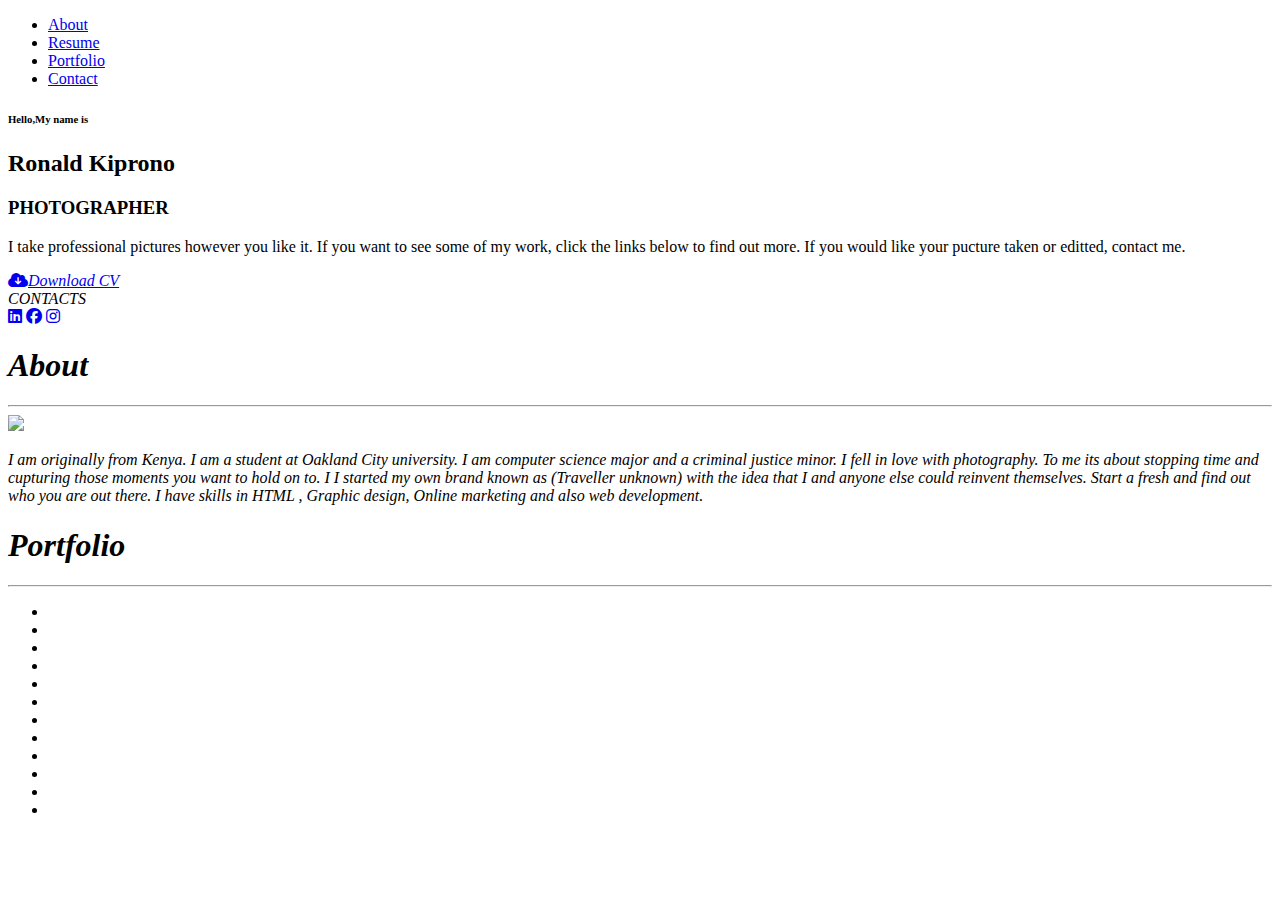
==== index.html @ e4f168c8 "Update and rename README.md to index.html" ====
<!DOCTYPE html>
<html>
<head>
  <meta charset = "UTF-8">
  <meta name ="viewport" content = "width=device-width,initial-scale=1">
  <link rel="stylesheet" href="https://cdnjs.cloudflare.com/ajax/libs/font-awesome/6.1.1/css/all.min.css">
  <link rel="stylesheet" type="text/css" href="styles.css">
</head>
<body>
  <div class = 'container bg-img bg-img2'>
      <div class = "header">
        <div class="menubar">
          <ul class="menu">
            <li><a href="#">About</a></li>
            <li><a href="Resume">Resume</a></li>
            <li><a href="about">Portfolio</a></li>
            <li><a href="contact">Contact</a></li>
          </ul>
        </div>

    
      </div>
    </div>
    <div class=" banner">
        <div class="app-text">
            <h6>Hello,My name is</h6>
            <h2>Ronald Kiprono</h2>
            <h3>PHOTOGRAPHER</h3>
            <p>I take professional pictures however you like it. If you want to see some of my work, click the links below to find out more. If you would like your pucture taken or editted, contact me.</p>
            <div class="cv-btn">
                <a href="img/Resume-Ronald-kiprono.pdf"> <i><i class="fa-solid fa-cloud-arrow-down"></i>Download CV</a>
            </div>
        </div>
    </div>
    <div class="social-box">
        <div class="follow-label">CONTACTS</div>
        <div class="social-icons">
            <a href="https://www.linkedin.com/in/ronald-kiprono-a6a312231"><i><i class="fa-brands fa-linkedin"></i></i></a>
            <a href="https://www.facebook.com/"><i><i class="fa-brands fa-facebook"></i></i></a>
            <a href="https://www.instagram.com/kiprono_photography/"><i><i class="fa-brands fa-instagram"></i></i></a>
            <a href="#"><i><i class="fa-sharp fa-solid fa-envelopes"></i></i></a>
        </div>
       
           
    </div>
    <div class="body">
            <section class="about">
              <h1>About</h1>
             <hr/>
              <img src="img/IMG_0148.JPG">
              <p> I am originally from Kenya. I am a student at Oakland City university. I am computer science major and a
                criminal justice minor. I fell in love with photography. To me its about stopping time and cupturing those moments you want to
                hold on to. I 
               I started my own brand known as (Traveller unknown) with the idea that I and anyone else could reinvent
                themselves. Start a fresh and find out who you are out there.
               I have skills in HTML , Graphic design, Online marketing and also web development.
                </p>
            </section>
            <section class="portfolio">
              <h1>Portfolio</h1>
             <hr/>
                 <ul>
                  <li><img src="img/PSX_20230415_231740.jpg" alt=""></li>
                  <li><img src="img/PSX_20230415_231950.jpg" alt=""></li>
                  <li><img src="img/PSX_20230415_232532.jpg" alt=""></li>
                  <li><img src="img/PSX_20230417_132055.jpg" alt=""></li>
                  <li><img src="img/PSX_20230417_150151.jpg" alt=""></li>
                  <li><img src="img/20220729_184804.jpg" alt=""></li>           
                  <li><img src="img/PSX_20230423_155823.jpg" alt=""></li>
                  <li><img src="img/PSX_20230423_160928.jpg" alt=""></li>
                  <li><img src="img/PSX_20230423_161152.jpg" alt=""></li>
                  <li><img src="img/PSX_20230423_164825.jpg" alt=""></li>
                  <li><img src="img/IMG_20220702_171843_783.jpg" alt=""></li>
                  <li><img src="img/PXL_20220629_234010883.jpg" alt=""></li>
                 </ul>
            </section>
    </div>
            
           
       

    
  
</body>
</html>
   





























</html>
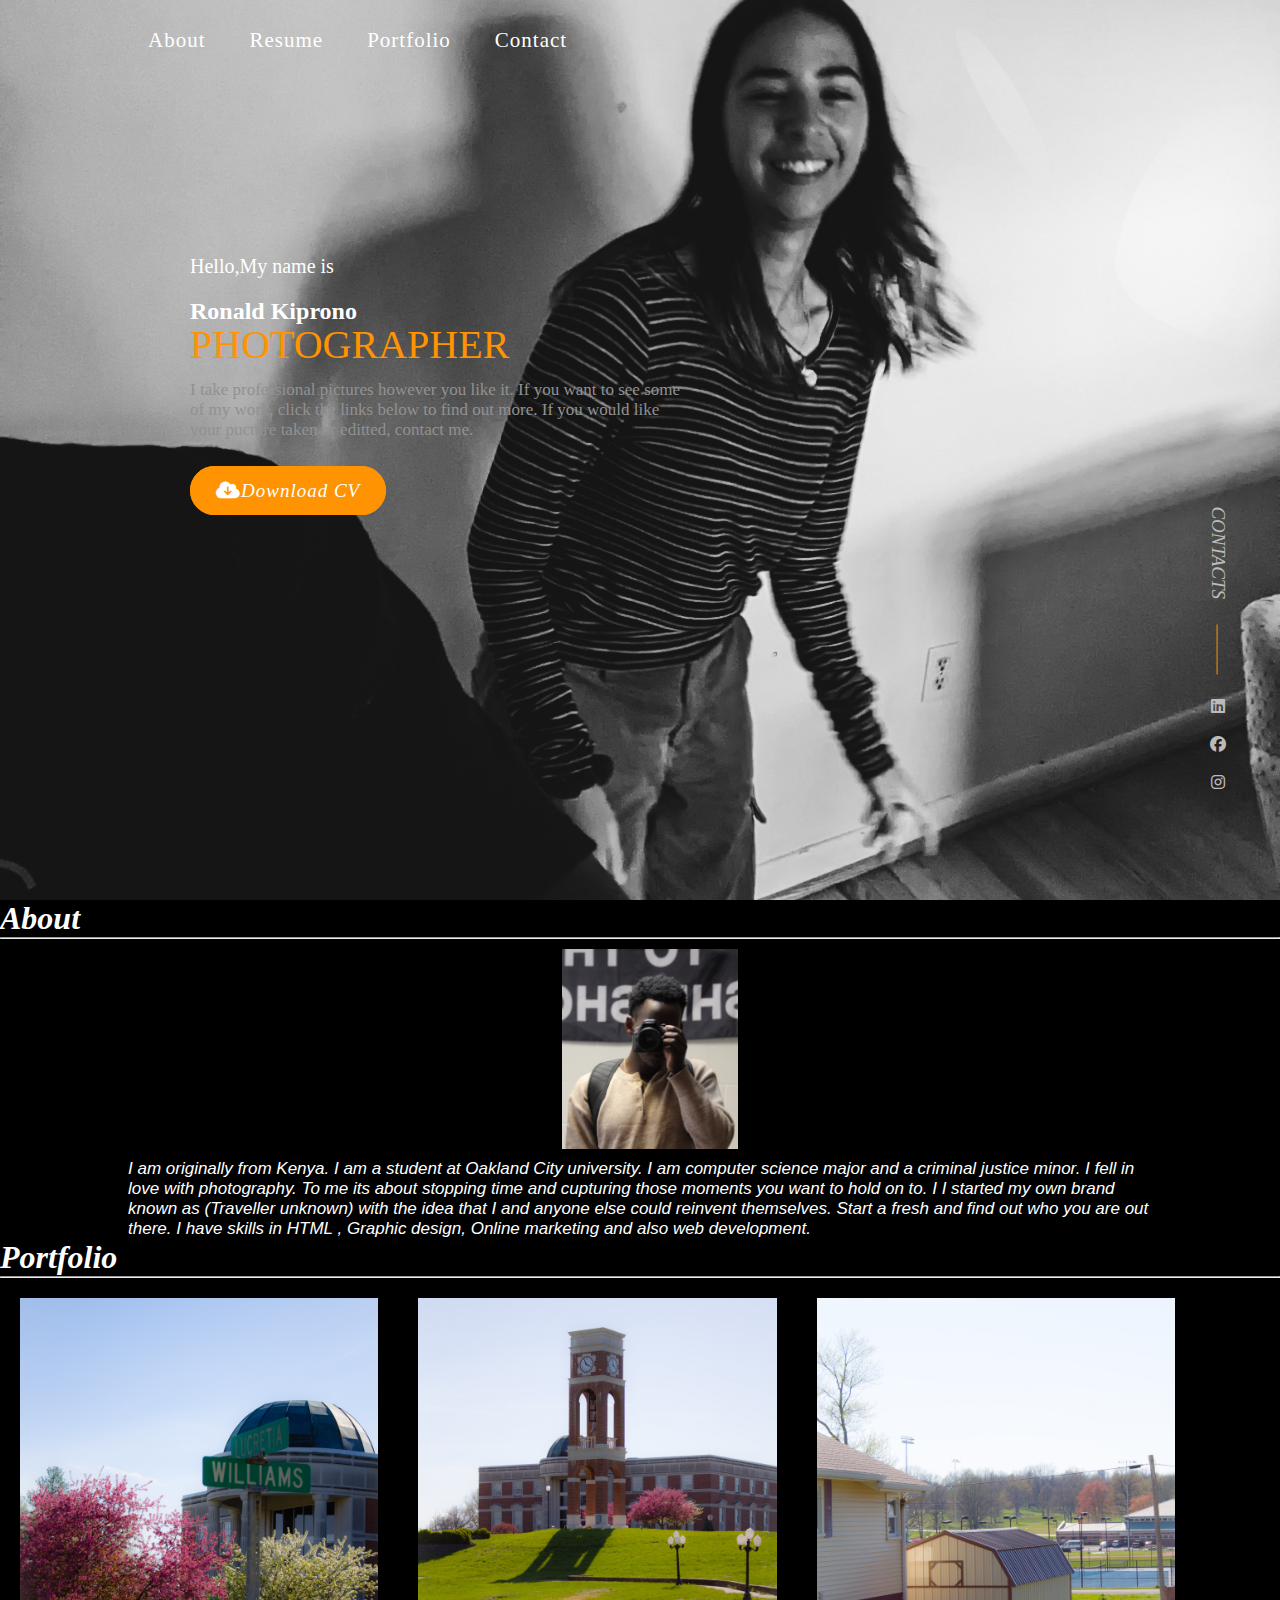
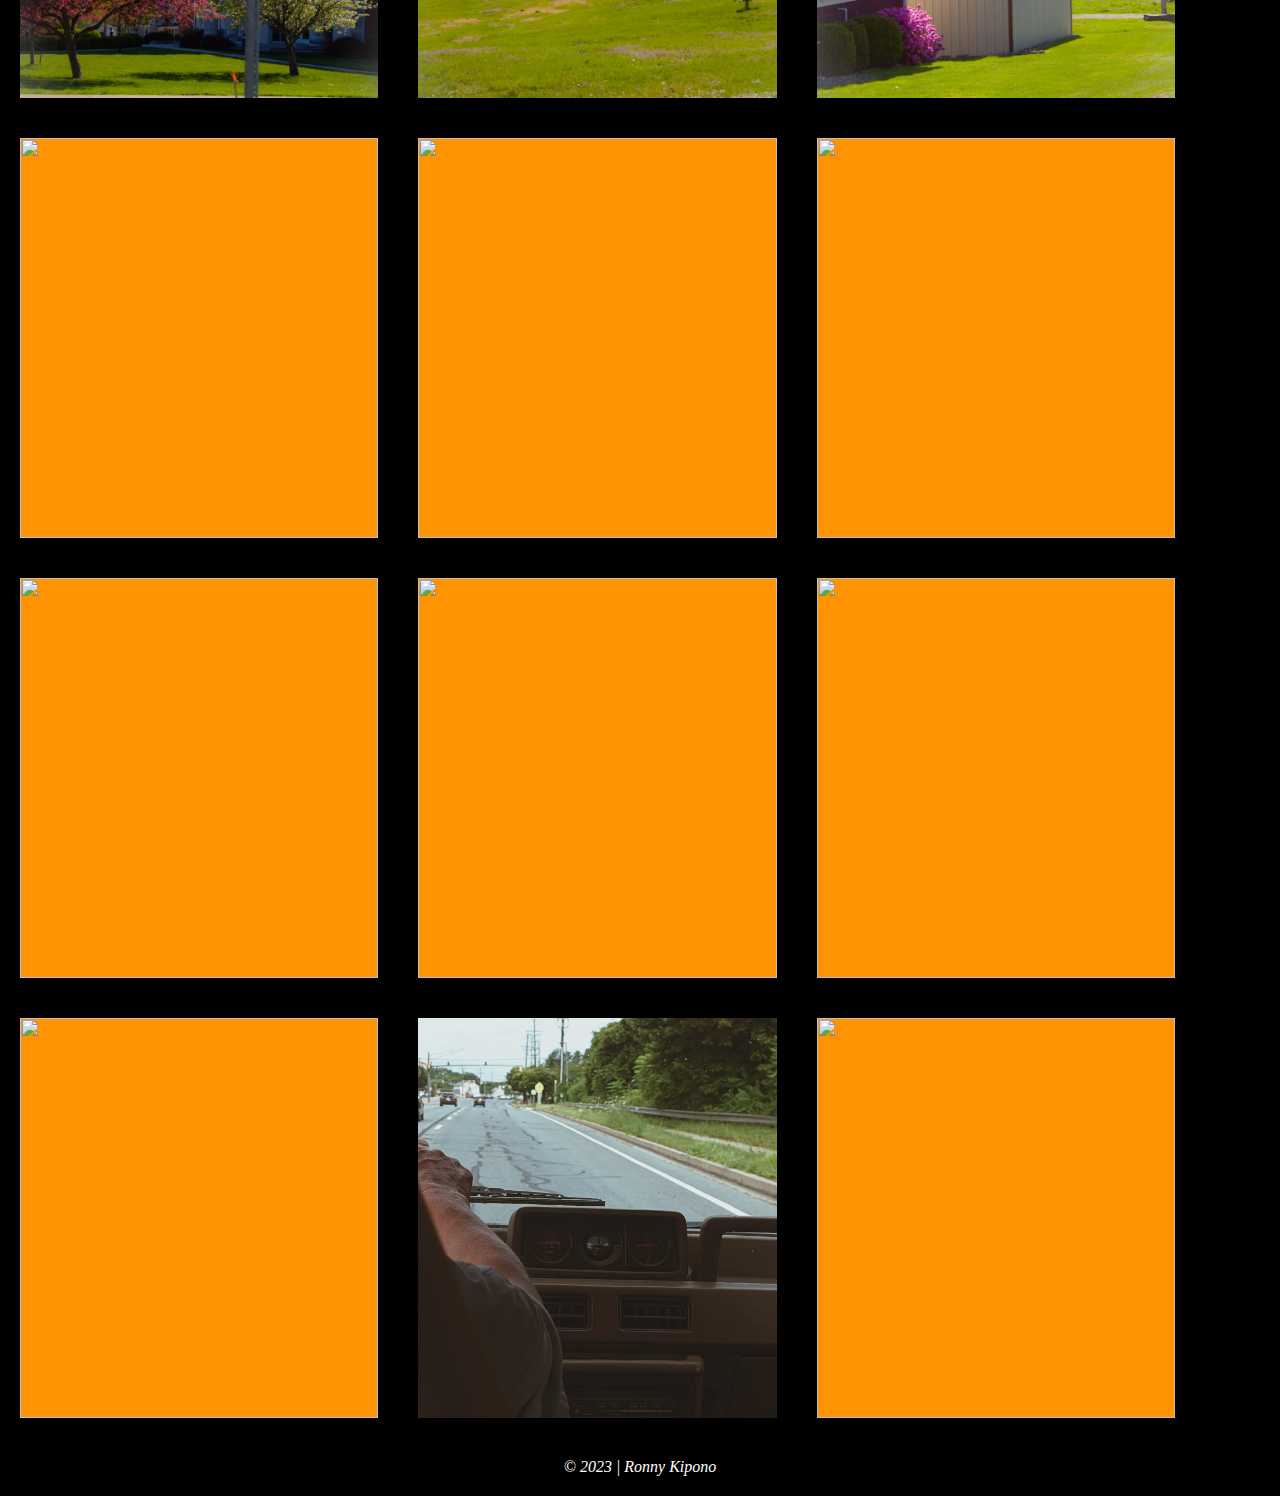
==== commit 6510e806: "Add files via upload" ====
--- a/index.html
+++ b/index.html
@@ -1,116 +1,118 @@
-<!DOCTYPE html>
-<html>
-<head>
-  <meta charset = "UTF-8">
-  <meta name ="viewport" content = "width=device-width,initial-scale=1">
-  <link rel="stylesheet" href="https://cdnjs.cloudflare.com/ajax/libs/font-awesome/6.1.1/css/all.min.css">
-  <link rel="stylesheet" type="text/css" href="styles.css">
-</head>
-<body>
-  <div class = 'container bg-img bg-img2'>
-      <div class = "header">
-        <div class="menubar">
-          <ul class="menu">
-            <li><a href="#">About</a></li>
-            <li><a href="Resume">Resume</a></li>
-            <li><a href="about">Portfolio</a></li>
-            <li><a href="contact">Contact</a></li>
-          </ul>
-        </div>
-
-    
-      </div>
-    </div>
-    <div class=" banner">
-        <div class="app-text">
-            <h6>Hello,My name is</h6>
-            <h2>Ronald Kiprono</h2>
-            <h3>PHOTOGRAPHER</h3>
-            <p>I take professional pictures however you like it. If you want to see some of my work, click the links below to find out more. If you would like your pucture taken or editted, contact me.</p>
-            <div class="cv-btn">
-                <a href="img/Resume-Ronald-kiprono.pdf"> <i><i class="fa-solid fa-cloud-arrow-down"></i>Download CV</a>
-            </div>
-        </div>
-    </div>
-    <div class="social-box">
-        <div class="follow-label">CONTACTS</div>
-        <div class="social-icons">
-            <a href="https://www.linkedin.com/in/ronald-kiprono-a6a312231"><i><i class="fa-brands fa-linkedin"></i></i></a>
-            <a href="https://www.facebook.com/"><i><i class="fa-brands fa-facebook"></i></i></a>
-            <a href="https://www.instagram.com/kiprono_photography/"><i><i class="fa-brands fa-instagram"></i></i></a>
-            <a href="#"><i><i class="fa-sharp fa-solid fa-envelopes"></i></i></a>
-        </div>
-       
-           
-    </div>
-    <div class="body">
-            <section class="about">
-              <h1>About</h1>
-             <hr/>
-              <img src="img/IMG_0148.JPG">
-              <p> I am originally from Kenya. I am a student at Oakland City university. I am computer science major and a
-                criminal justice minor. I fell in love with photography. To me its about stopping time and cupturing those moments you want to
-                hold on to. I 
-               I started my own brand known as (Traveller unknown) with the idea that I and anyone else could reinvent
-                themselves. Start a fresh and find out who you are out there.
-               I have skills in HTML , Graphic design, Online marketing and also web development.
-                </p>
-            </section>
-            <section class="portfolio">
-              <h1>Portfolio</h1>
-             <hr/>
-                 <ul>
-                  <li><img src="img/PSX_20230415_231740.jpg" alt=""></li>
-                  <li><img src="img/PSX_20230415_231950.jpg" alt=""></li>
-                  <li><img src="img/PSX_20230415_232532.jpg" alt=""></li>
-                  <li><img src="img/PSX_20230417_132055.jpg" alt=""></li>
-                  <li><img src="img/PSX_20230417_150151.jpg" alt=""></li>
-                  <li><img src="img/20220729_184804.jpg" alt=""></li>           
-                  <li><img src="img/PSX_20230423_155823.jpg" alt=""></li>
-                  <li><img src="img/PSX_20230423_160928.jpg" alt=""></li>
-                  <li><img src="img/PSX_20230423_161152.jpg" alt=""></li>
-                  <li><img src="img/PSX_20230423_164825.jpg" alt=""></li>
-                  <li><img src="img/IMG_20220702_171843_783.jpg" alt=""></li>
-                  <li><img src="img/PXL_20220629_234010883.jpg" alt=""></li>
-                 </ul>
-            </section>
-    </div>
-            
-           
-       
-
-    
-  
-</body>
-</html>
-   
-
-
-
-
-
-
-
-
-
-
-
-
-
-
-
-
-
-
-
-
-
-
-
-
-
-
-
-
-
-</html>
+<!DOCTYPE html>
+<html>
+<head>
+  <meta charset = "UTF-8">
+  <meta name ="viewport" content = "width=device-width,initial-scale=1">
+  <link rel="stylesheet" href="https://cdnjs.cloudflare.com/ajax/libs/font-awesome/6.1.1/css/all.min.css">
+  <link rel="stylesheet" type="text/css" href="styles.css">
+</head>
+<body>
+  <div class = 'container bg-img bg-img2'>
+      <div class = "header">
+        <div class="menubar">
+          <ul class="menu">
+            <li><a href="#">About</a></li>
+            <li><a href="Resume">Resume</a></li>
+            <li><a href="about">Portfolio</a></li>
+            <li><a href="contact">Contact</a></li>
+          </ul>
+        </div>
+
+    
+      </div>
+    </div>
+    <div class=" banner">
+        <div class="app-text">
+            <h6>Hello,My name is</h6>
+            <h2>Ronald Kiprono</h2>
+            <h3>PHOTOGRAPHER</h3>
+            <p>I take professional pictures however you like it. If you want to see some of my work, click the links below to find out more. If you would like your pucture taken or editted, contact me.</p>
+            <div class="cv-btn">
+                <a href="img/Resume-Ronald-kiprono.pdf"> <i><i class="fa-solid fa-cloud-arrow-down"></i>Download CV</a>
+            </div>
+        </div>
+    </div>
+    <div class="social-box">
+        <div class="follow-label">CONTACTS</div>
+        <div class="social-icons">
+            <a href="https://www.linkedin.com/in/ronald-kiprono-a6a312231"><i><i class="fa-brands fa-linkedin"></i></i></a>
+            <a href="https://www.facebook.com/"><i><i class="fa-brands fa-facebook"></i></i></a>
+            <a href="https://www.instagram.com/kiprono_photography/"><i><i class="fa-brands fa-instagram"></i></i></a>
+            <a href="#"><i><i class="fa-sharp fa-solid fa-envelopes"></i></i></a>
+        </div>
+       
+           
+    </div>
+    <div class="body">
+            <section class="about">
+              <h1>About</h1>
+             <hr/>
+              <img src="img/IMG_0148.JPG">
+              <p> I am originally from Kenya. I am a student at Oakland City university. I am computer science major and a
+                criminal justice minor. I fell in love with photography. To me its about stopping time and cupturing those moments you want to
+                hold on to. I 
+               I started my own brand known as (Traveller unknown) with the idea that I and anyone else could reinvent
+                themselves. Start a fresh and find out who you are out there.
+               I have skills in HTML , Graphic design, Online marketing and also web development.
+                </p>
+            </section>
+            <section class="portfolio">
+              <h1>Portfolio</h1>
+             <hr/>
+                 <ul>
+                  <li><img src="img/PSX_20230415_231740.jpg" alt=""></li>
+                  <li><img src="img/PSX_20230415_231950.jpg" alt=""></li>
+                  <li><img src="img/PSX_20230415_232532.jpg" alt=""></li>
+                  <li><img src="img/PSX_20230417_132055.jpg" alt=""></li>
+                  <li><img src="img/PSX_20230417_150151.jpg" alt=""></li>
+                  <li><img src="img/20220729_184804.jpg" alt=""></li>           
+                  <li><img src="img/PSX_20230423_155823.jpg" alt=""></li>
+                  <li><img src="img/PSX_20230423_160928.jpg" alt=""></li>
+                  <li><img src="img/PSX_20230423_161152.jpg" alt=""></li>
+                  <li><img src="img/PSX_20230423_164825.jpg" alt=""></li>
+                  <li><img src="img/IMG_20220702_171843_783.jpg" alt=""></li>
+                  <li><img src="img/PXL_20220629_234010883.jpg" alt=""></li>
+                 </ul>
+            </section>
+    </div>
+            
+    <footer>
+      <p>&copy; 2023 | Ronny Kipono</p>
+    </footer>
+       
+
+    
+  
+</body>
+</html>
+   
+
+
+
+
+
+
+
+
+
+
+
+
+
+
+
+
+
+
+
+
+
+
+
+
+
+
+
+
+
+</html>--- a/styles.css
+++ b/styles.css
@@ -0,0 +1,278 @@
+@import url('https://fonts.googleapis.com/css2?family=Barlow:wght@100;200;300;400;500;600;700;800;900&display=swap');
+body, .body{
+    background:#000000; 
+}
+
+*{
+    margin: 0;
+    padding: 0;
+    font-family: 'Barlow'sans-serif;
+}
+
+.container{
+    width: 100%;
+    height:100vh;
+    background: #424551;
+}
+
+.bg-img{
+    background-image: url(img/PXL_20220629_234403912.jpg);
+    background-repeat: no-repeat;
+    background-size:cover;
+    background-position:left;
+}
+
+.header{
+    width: 80%;
+    height: 80px;
+    display: flex;
+    justify-content: space-between;
+    align-items: center;
+    margin: auto;
+}
+
+a{
+    text-decoration:none;
+    color: #fff;
+}
+ 
+ul li{
+    list-style: none;
+    display:inline-block
+}
+
+.header.logo a{
+    font-size: 35px;
+    font-weight:500;
+    letter-spacing: 2px;
+}
+
+.header .logo a span{
+    color:#ff9301;
+    font-size: 45px;
+}
+
+.menubar .menu li{
+    margin:0 20px;
+}
+
+.menubar .menu li a{
+    font-size: 21px;
+    font-weight: 500;
+    letter-spacing: 1px;
+    transition: all 0.5s;
+}
+
+.menubar .menu li a:hover{
+    color: #ff9301;
+}
+
+.active{
+    color: #ff9301;
+}
+
+.banner{
+    width: 80%;
+    height: 70%;
+    position: absolute;
+    top: 25%;
+    left: 150px;
+    color: #fff;
+}
+
+.app-text{
+    width: 50%;
+    float: left;
+    margin: 30px 0 30px 40px;
+}
+
+.app-text h6{
+    font-size: 20px;
+    font-weight: 400;
+    margin: 0 0 20px;
+}
+
+pp-text h2{
+    font-size: 40px;
+    font-weight: 700;
+    margin: 0 0 15px;
+    line-height: 1;
+    color: #fff;
+}
+
+.app-text h3{
+    font-size: 40px;
+    font-weight: 500;
+    margin: 0 0 15px;
+    line-height: 1;
+    color: #ff9301;
+}
+
+.app-text p{
+    width: 500px;
+    font-size: 17px;
+    list-style: 25px;
+    color: #919191;
+}
+
+.cv-btn{
+    margin-top:  40px;
+}
+
+.cv-btn a{
+    background: #ff9301;
+    font-size: 19px;
+    letter-spacing: 1px;
+    border: 1px solid #ff9301;
+    padding: 13px 25px;
+    border-radius: 50px;
+    transition: all 0.5s;
+}
+
+.cv-btn a:hover{
+    background: transparent;
+    color: #fff;
+    border: 2px solid #fff
+}
+
+.quick-links{
+    position: absolute;
+    left: 0;
+    bottom: 0;
+    background: #222226;
+    color: #fff;
+}
+
+.quick-links ul{
+    margin: 60px auto;
+    text-align: center;
+}
+
+.quick-links ul li{
+    margin:0 50px;
+    cursor: pointer;
+}
+
+.quick-links ul li i{
+    font-size: 30px;
+    color: #ff9301;
+}
+
+.quick-links ul li p{
+    margin-top: 15px;
+    font-size: 16px;
+}
+
+.social-box{
+    position:absolute;
+    right: 50px;
+    bottom: 50px;
+    width: 24px;
+}
+
+.social-icons a{
+    display: block;
+    margin-bottom: 20px;
+    text-align: center;
+    color: #bbb;
+    transition: all 0.5s;
+}
+
+.social-icons a:hover{
+    color: #ff9301;
+}
+
+.follow-label{
+    position:absolute;
+    bottom: 100%;
+    right: 0;
+    color:#bbb;
+    font-size: 19px;
+    line-height: 24px;
+    height: 24px;
+    white-space: nowrap;
+    transform-origin: 100% 0;
+    text-align: right;
+    padding-right: 75px;
+    transform: rotate(90deg);
+}
+
+.follow-label:after{
+    content:'';
+    position: absolute;
+    top: 50%;
+    right: 0;
+    width: 50px;
+    height: 1px;
+    background: #ff9301;
+}
+
+.about{
+    display: block;
+}
+
+.about img{
+    float: left;
+    width: 20%;
+    height: 300px;
+    padding: 0px;
+    margin:10px;
+    overflow:hidden;
+    width: 100%;
+    height: 200px;
+    object-fit:contain;
+}
+
+.about {
+    color: #fff;
+    clear: both;
+    padding: top 30px; ;   
+}
+
+.about p{
+    width: 80%;
+    max-width: 1800px;
+    margin-left: auto;
+    margin-right:auto;
+    object-position:left;
+    font-family:'Oswald',sans-serif;
+    font-size: 17px;
+    color: #fff;
+}
+
+.portfolio{
+    color: #fff;
+    background:#000000;
+}
+.portfolio ul{
+    display: block;
+    margin-left: auto;
+    margin-right: auto;
+    justify-content: center;
+}
+.portfolio ul li{
+    list-style: none;
+    float: left;
+    width: 28%;
+    height: 400px;
+    padding: 10px;
+    margin:10px;
+    overflow:hidden;
+
+}
+.portfolio ul li img{
+    width: 100%;
+    height: 400px;
+    object-fit: cover;
+    background-color:#ff9301;
+}
+.portfolio h2{
+    font-size: 20px;
+}
+footer{
+    color: #fff;
+    clear: both;
+    padding-top: 20px;
+    padding-bottom: 20px;
+    text-align: center;
+}
